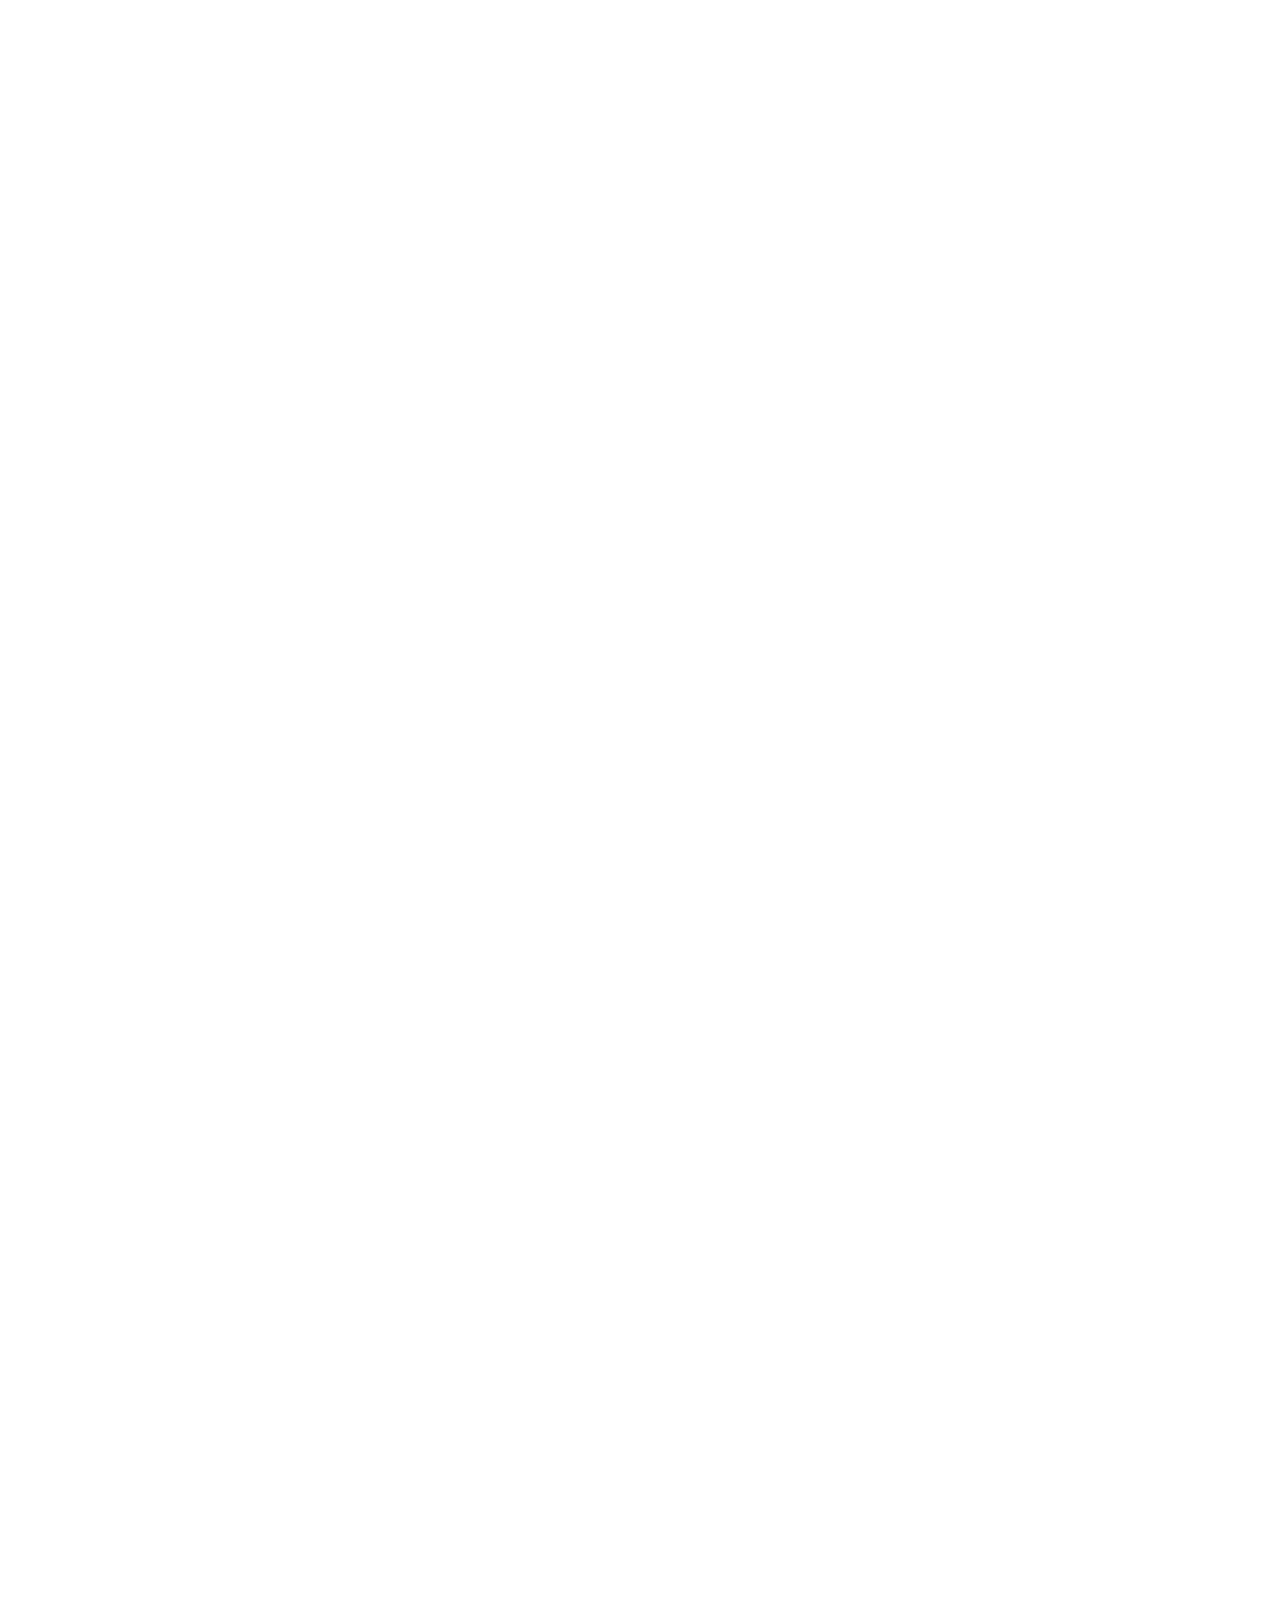
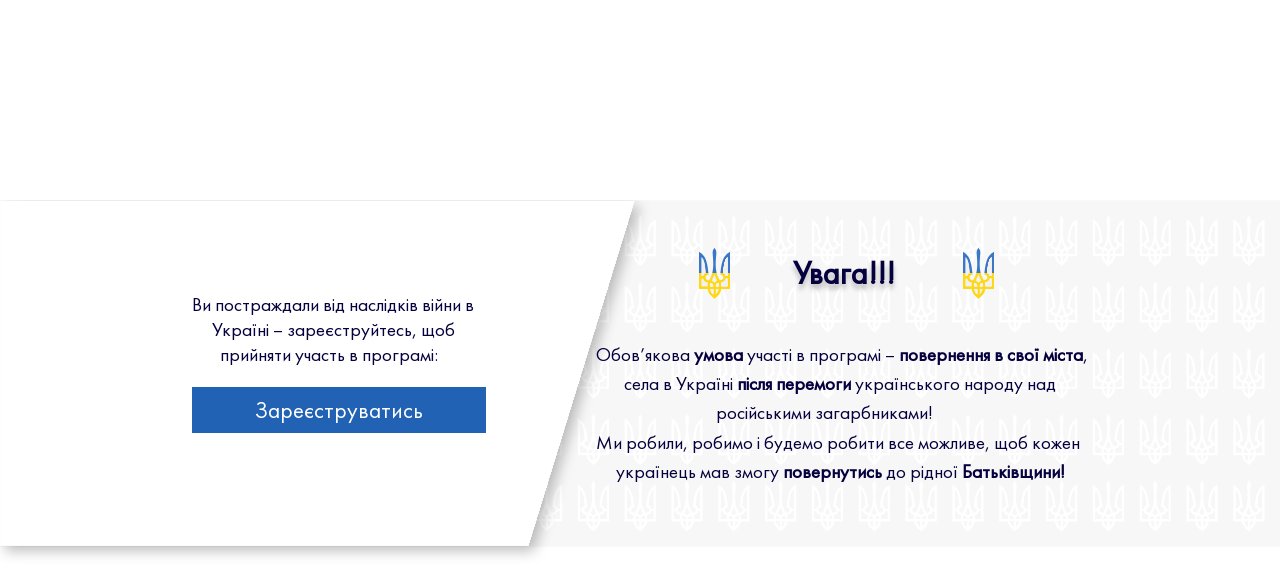
==== index.html @ 711c9aa7 "Block Warning" ====
<!DOCTYPE html>
<html lang="uk">
<head>
    <meta charset="UTF-8">
    <meta http-equiv="X-UA-Compatible" content="IE=edge">
    <meta name="viewport" content="width=device-width, initial-scale=1.0">
    <link rel="stylesheet" href="css/style.css">
    <title>Frame #5 Увага!!!</title>
</head>
<body>
    <div class="retreat"></div>
    <div class="container">
        <div class="content">
            <div class="content-block-left">
                <div class="left-text">
                    <p>Ви постраждали від наслідків війни в<br> &nbsp;&nbsp;&nbsp;&nbsp;&nbsp;Україні – зареєструйтесь, щоб<br> &nbsp;&nbsp;&nbsp;&nbsp;&nbsp;&nbsp;&nbsp;прийняти участь в програмі:</p>
                </div>
                <button class="btn" id="register-members">Зареєструватись</button>
            </div>
            <div class="content-block-right">
                <div class="emblem">
                    <img src="img/EmblemColor.svg" alt="EmblemColor" class="emblem">
                    <p id="warning"><b>Увага!!!</b></p>
                    <img src="img/EmblemColor.svg" alt="EmblemColor" class="emblem">
                </div>
                <div class="right-text">
                <p>Обов’якова <strong>умова</strong> участі в програмі – <strong>повернення в свої міста</strong>,<br>
                &nbsp;&nbsp;&nbsp;&nbsp;&nbsp;&nbsp;&nbsp;села в Україні <strong>після перемоги</strong> українського народу над<br>
                &nbsp;&nbsp;&nbsp;&nbsp;&nbsp;&nbsp;&nbsp;&nbsp;&nbsp;&nbsp;&nbsp;&nbsp;&nbsp;&nbsp;&nbsp;&nbsp;&nbsp;&nbsp;&nbsp;&nbsp;&nbsp;&nbsp;&nbsp;&nbsp;&nbsp;&nbsp;&nbsp;&nbsp;&nbsp;&nbsp;російськими загарбниками!<br> 
                Ми робили, робимо і будемо робити все можливе, щоб кожен<br> 
                &nbsp;&nbsp;&nbsp;&nbsp;&nbsp;українець мав змогу <strong>повернутись</strong> до рідної <strong>Батьківщини!</strong>
                </p>
                </div>
            </div>
        </div>
    </div>
</body>
</html>
---- css/style.css ----
body{
    padding: 0;
    margin: 0;
}   
@font-face{
    font-family: Futura PT;
    src: url("/fonts/FuturaPT-Book.woff") format("woff"),
         url("/fonts/FuturaPT-Book.woff2") format("woff2");
}
.retreat{
    height: 200vh;
}
.container{
    /* border: 5px solid;   */
    background-image: url('/img/Rectangle.svg'),url('/img/EmblemBackground.svg');
    background-repeat: no-repeat,no-repeat;
    background-size: contain, contain;
    width: 100%;
    height: 29vw;
}
.content{
    font-family: Futura PT;
    color: #05003E;
    display: flex; 
    justify-content: space-between;
    align-items: center;
    padding-left:  15%;
    padding-right: 15%;
    font-size: 1.5vmax;
}
.content-block-right{
    margin: 3% 0 0 5%;
}
.content-block-left{
    margin: 0 0 0 0;
}
.emblem{
    display: flex;
    justify-content: space-around;
    align-items: center;
    padding-left: 10%;
    padding-right: 9%;

}
img.emblem{
    height: 4vmax;
    /* width: 2.5vmax; */
}
.emblem p#warning{
    font-size: 2.5vmax;
    text-shadow: 0px 5px 5px rgba(0, 0, 0, 0.25);
    font-weight: 600;
    font-style: normal;
}
.content-block-right p{
    justify-content: center;
    align-items: flex-end;
    line-height: 2.3vmax;
}
button.btn#register-members{
    width: 23vmax;
    height: 3.6vmax;
    font-family: Futura PT;
    font-size: 1.8vmax;
    font-weight: 450;
    color: #ffffff;
    background-color: #2162b4;
    border: none;
    box-shadow: none;
    box-sizing: border-box;
}
button.btn#register-members:hover{
    filter: drop-shadow(0px 8px 10px rgba(0, 0, 0, 0.5));
    border: none;
}
button.btn#register-members:active{
    color: #2162b4;
    background-color: #ffffff;
    border: none;
}
button.btn#register-members:disabled{
    color: #999999;
    background-color: #e9e9e9;
    border: none;
}
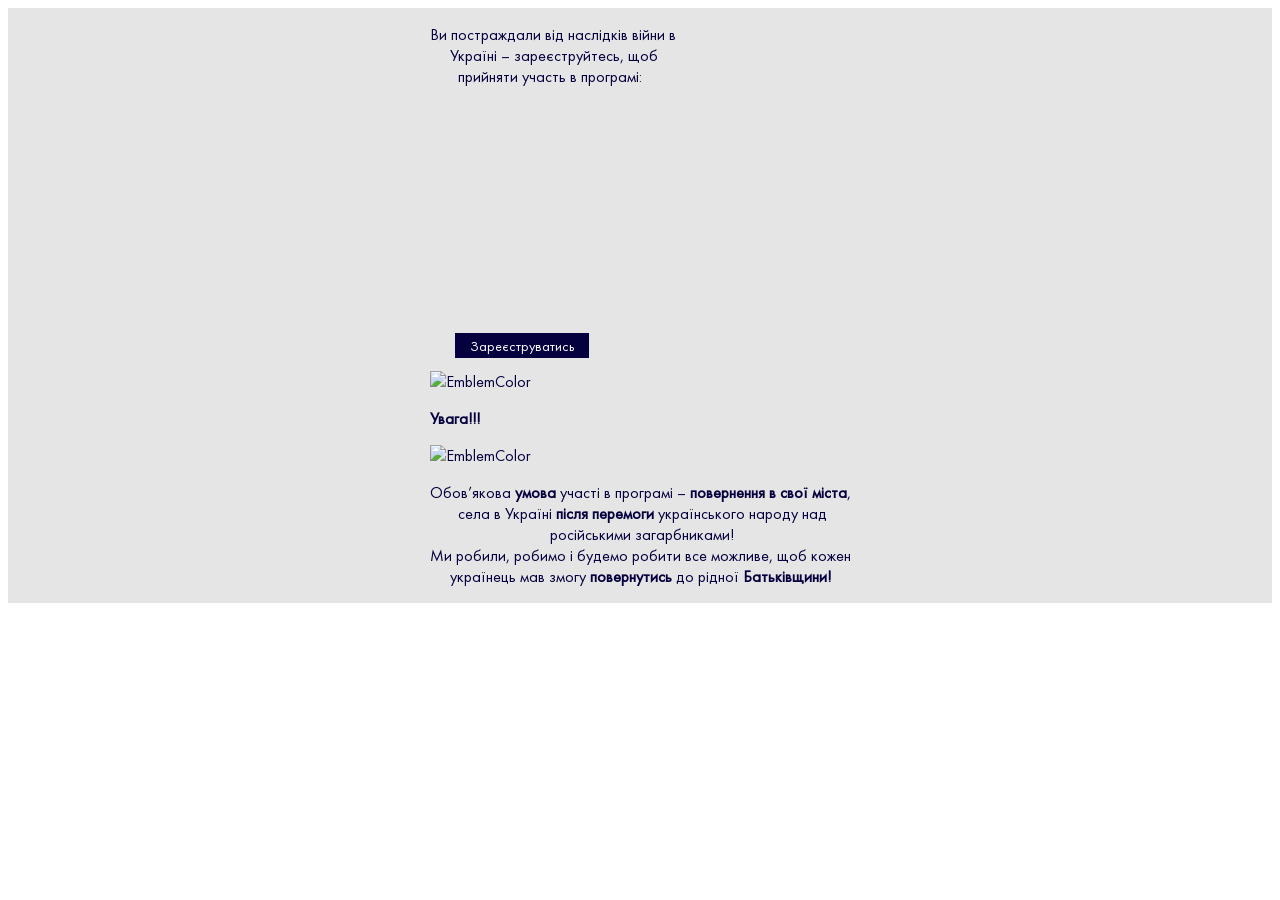
==== commit 3d48e9a8: "Update index.html" ====
--- a/index.html
+++ b/index.html
@@ -1,3 +1,4 @@
+
 <!DOCTYPE html>
 <html lang="uk">
 <head>
@@ -19,7 +20,7 @@
             </div>
             <div class="content-block-right">
                 <div class="emblem">
-                    <img src="img/EmblemColor.svg" alt="EmblemColor" class="emblem">
+                    <img src="../img/EmblemColor.svg" alt="EmblemColor" class="emblem">
                     <p id="warning"><b>Увага!!!</b></p>
                     <img src="img/EmblemColor.svg" alt="EmblemColor" class="emblem">
                 </div>
@@ -35,4 +36,4 @@
         </div>
     </div>
 </body>
-</html>+</html>
--- a/css/style.css
+++ b/css/style.css
@@ -1,85 +1,287 @@
-body{
-    padding: 0;
-    margin: 0;
-}   
-@font-face{
-    font-family: Futura PT;
-    src: url("/fonts/FuturaPT-Book.woff") format("woff"),
-         url("/fonts/FuturaPT-Book.woff2") format("woff2");
-}
-.retreat{
-    height: 200vh;
-}
-.container{
-    /* border: 5px solid;   */
-    background-image: url('/img/Rectangle.svg'),url('/img/EmblemBackground.svg');
-    background-repeat: no-repeat,no-repeat;
-    background-size: contain, contain;
-    width: 100%;
-    height: 29vw;
-}
-.content{
-    font-family: Futura PT;
-    color: #05003E;
-    display: flex; 
-    justify-content: space-between;
-    align-items: center;
-    padding-left:  15%;
-    padding-right: 15%;
-    font-size: 1.5vmax;
-}
-.content-block-right{
-    margin: 3% 0 0 5%;
-}
-.content-block-left{
-    margin: 0 0 0 0;
-}
-.emblem{
-    display: flex;
-    justify-content: space-around;
-    align-items: center;
-    padding-left: 10%;
-    padding-right: 9%;
-
-}
-img.emblem{
-    height: 4vmax;
-    /* width: 2.5vmax; */
-}
-.emblem p#warning{
-    font-size: 2.5vmax;
-    text-shadow: 0px 5px 5px rgba(0, 0, 0, 0.25);
-    font-weight: 600;
-    font-style: normal;
-}
-.content-block-right p{
-    justify-content: center;
-    align-items: flex-end;
-    line-height: 2.3vmax;
-}
-button.btn#register-members{
-    width: 23vmax;
-    height: 3.6vmax;
-    font-family: Futura PT;
-    font-size: 1.8vmax;
-    font-weight: 450;
-    color: #ffffff;
-    background-color: #2162b4;
-    border: none;
-    box-shadow: none;
-    box-sizing: border-box;
-}
-button.btn#register-members:hover{
-    filter: drop-shadow(0px 8px 10px rgba(0, 0, 0, 0.5));
-    border: none;
-}
-button.btn#register-members:active{
-    color: #2162b4;
-    background-color: #ffffff;
-    border: none;
-}
-button.btn#register-members:disabled{
-    color: #999999;
-    background-color: #e9e9e9;
-    border: none;
-}+@font-face{ 
+    font-family: Futura PT; 
+    src: url("../fonts/FuturaPT-Book.woff") format("woff"), 
+         url("../fonts/FuturaPT-Book.woff2") format("woff2"); 
+}
+body{
+    font-family: Futura PT; 
+    color: #05003E;
+}
+.container{
+    background-color: #E5E5E5;
+    margin: 0; 
+    padding: 0;
+    display: flex;
+    align-items: center;
+    flex-direction: column;
+    justify-content: center;
+    flex-direction: column;
+    min-width: 100%;  
+    box-sizing: border-box;
+}
+.special{
+    background-color: #E5E5E5;
+    margin: 0 ;
+    padding: 0;
+    width: 70%;
+    height: 49vw;
+    display: flex;
+    box-sizing: border-box;
+}
+.col1{
+    background-image: url('../img/Іконки.svg');
+    background-repeat: no-repeat;
+    background-position: bottom right;
+    background-size: 62.1% 81.2%;
+    margin: 0;
+    padding: 0;
+    width: 52.2%;
+    display: flex;
+    justify-content: center;
+    text-align: center;
+    color: #05003E;
+}
+.icon{
+    background-color: #E5E5E5;
+    width: 2.6%;
+    height: 5.2vw;
+    position: absolute;
+    display: flex;
+    align-items: center;
+}
+#i1{
+    margin: 18.2% 0 0 33.5%;
+}
+#i2{
+    margin: 30.2% 0 0 33.5%;
+}
+#i3{
+    margin: 46.5% 10% 0 28.5%;
+    height: 2.6vw;
+    width: 5.2%;
+    display: flex;
+    justify-content: center;
+}
+#globe{
+    width: 100%;
+}
+#cloud{
+    width: 50%;
+} 
+.banner{
+    margin: 4.4% 3.4% 1.4% 0;
+    padding: 7% 0 0;
+    width: 96.6%;
+    border: 0.5vh solid #FDD817;
+    display: flex;
+    align-items: center;
+    flex-direction: column;
+    font-family: Futura PT;
+    font-style: normal;
+}
+.col2{
+    margin: 0;
+    padding: 0;
+    width: 3.6%;
+    box-sizing: border-box;
+}
+.col3{
+    width: 45.2%;
+    display: flex;
+    flex-direction: column;
+}
+.row1{
+    margin: 4% 0 0 0;
+    padding: 0;
+    display: flex;
+    flex-wrap: wrap;
+    justify-content: space-between;
+    align-items: center;
+}
+.row2{
+    margin: 2.3% 0 0 0;
+    padding: 0;
+    display: flex;
+    flex-wrap: wrap;
+    justify-content: space-between;
+    align-items: center;
+}
+.card{
+    background-color: #E5E5E5;
+    margin: 0;  
+    padding: 0;
+    width: 47.5%;
+    height: 23.2vw;
+    border: 0.1vw solid #6A8EA8;
+    border-radius: 0.15vw;
+    background-repeat: no-repeat;
+    background-position: center;
+    background-size: 101.5%;
+    display: flex;
+    align-items: center;
+    flex-direction: column;
+}
+#prog{
+    background-image: url('../img/Карточка.svg');
+    margin: 0%;
+    padding: 0%;
+
+}
+#test{
+    background-image: url('../img/Карточка2.svg'); 
+    margin: 0%;
+    padding: 0%;
+}
+#web{
+    background-image: url('../img/Карточка3.svg');
+    margin: 0%;
+    padding: 0%;
+}
+#manage{
+    background-image: url('../img/Карточка4.svg');
+    margin: 0%;
+    padding: 0%;
+}
+#text1{
+    background-color: #E5E5E5;
+    position: absolute;
+    width: 20%;
+    font-size: 2.5vw;
+}
+#text2{
+    margin: 0 0 0 1.5%;
+    position: absolute;
+    width: 20%;
+    font-size: 1.4vw;
+    
+}
+#text3{
+    margin: 7.5% 0 0 0;
+    position: absolute;
+    width: 25%;
+    font-size: 2.4vw;
+    line-height: 200%;
+}
+#text4{
+    margin: 34% 0 0 1.5%;
+    position: absolute;
+    width: 22.5%;
+    font-size: 1.4vw;
+    
+}
+.texting1{
+    margin: 1.5% 0 0 0;
+    position: absolute;
+    width: 70%;
+    font-size: 1vw;
+    font-family: Futura PT;
+    font-style: normal;
+    text-align: center;
+}
+.card:hover{
+    transform: scale(1.35);
+    z-index: 1;
+    top: 12.6%;
+    right: 3.3%;
+}
+#test:hover{
+    left: 3.3%;
+}
+#manage:hover{
+    top: 15%;
+    left: 3.3%;
+}
+#web:hover{
+    top: 15%;
+}
+.texting2{
+    margin: 73% 0 0 0;
+    position: absolute;
+    width: 70%;
+    font-size: 0.6vw;
+    font-family: Futura PT;
+    font-style: normal;
+    text-align: center;
+}
+.texting3{
+    margin: 117.5% 0 10% 0;
+    position: absolute;
+    width: 70%;
+    font-size: 0.6vw;
+    font-family: Futura PT;
+    font-style: normal;
+    text-align: center;
+}
+button.btn#register-members{ 
+    margin: 19.2vw 2vw 1vw;
+    width: 10.5vmax; 
+    height: 2vmax;
+    font-family: Futura PT; 
+    font-size: 1.1vmax;
+    color: #ffffff; 
+    background-color: #05003E;
+    border: none; 
+    box-shadow: none; 
+    border-radius: 0.2%;
+    display: flex;
+    align-items: center;
+    justify-content: center;
+    flex-grow: 1;
+}
+button.btn#register-members:hover{ 
+    filter: drop-shadow(0 1vw 1.2vw rgba(0, 0, 0, 0.25)); 
+    border: none; 
+} 
+button.btn#register-members:active{ 
+    color: #05003E; 
+    background-color: #ffffff; 
+    border: none; 
+} 
+button.btn#register-members:disabled{ 
+    color: #999999; 
+    background-color: #e9e9e9; 
+    border: none; 
+
+}
+.footer{
+    margin-top: 2%;
+    margin-bottom: 2.5%;
+    width: 31.5%;
+    height: 3.2vw;
+    display: flex;
+    justify-content: space-between;
+}
+.tx{
+    font-family: Futura PT;
+    font-size: 2.5vw;
+    width: 63.5%;
+    display: flex;
+    align-items: center;
+    height: 3.2vw;
+}
+.socnet{
+    width: 33.5%;
+    height: 3.2vw;
+    display: flex;
+    align-items: center;
+    justify-content: flex-end;
+}
+.btnsoc{ 
+    background-color: #E5E5E5;
+    width: 60%;
+    height: 2vw;
+    box-shadow: #05003E; 
+    box-sizing: border-box;
+    border: none;
+    background-size: 100% 100%;
+    background-repeat: no-repeat;
+    background-position: center center;
+}
+        #b1{ background-image: url('../img/Facebook.svg');}
+ #b1:active{ background-image: url('../img/F2.svg');}
+        #b2{ background-image: url('../img/in.svg');}
+ #b2:active{ background-image: url('../img/in2.svg');}
+        #b3{ background-image: url('../img/You tube.svg');}
+ #b3:active{ background-image: url('../img/Y2.svg');}
+        #b4{ background-image: url('../img/Instagram.svg');}
+ #b4:active{  background-image: url('../img/I2.svg');}
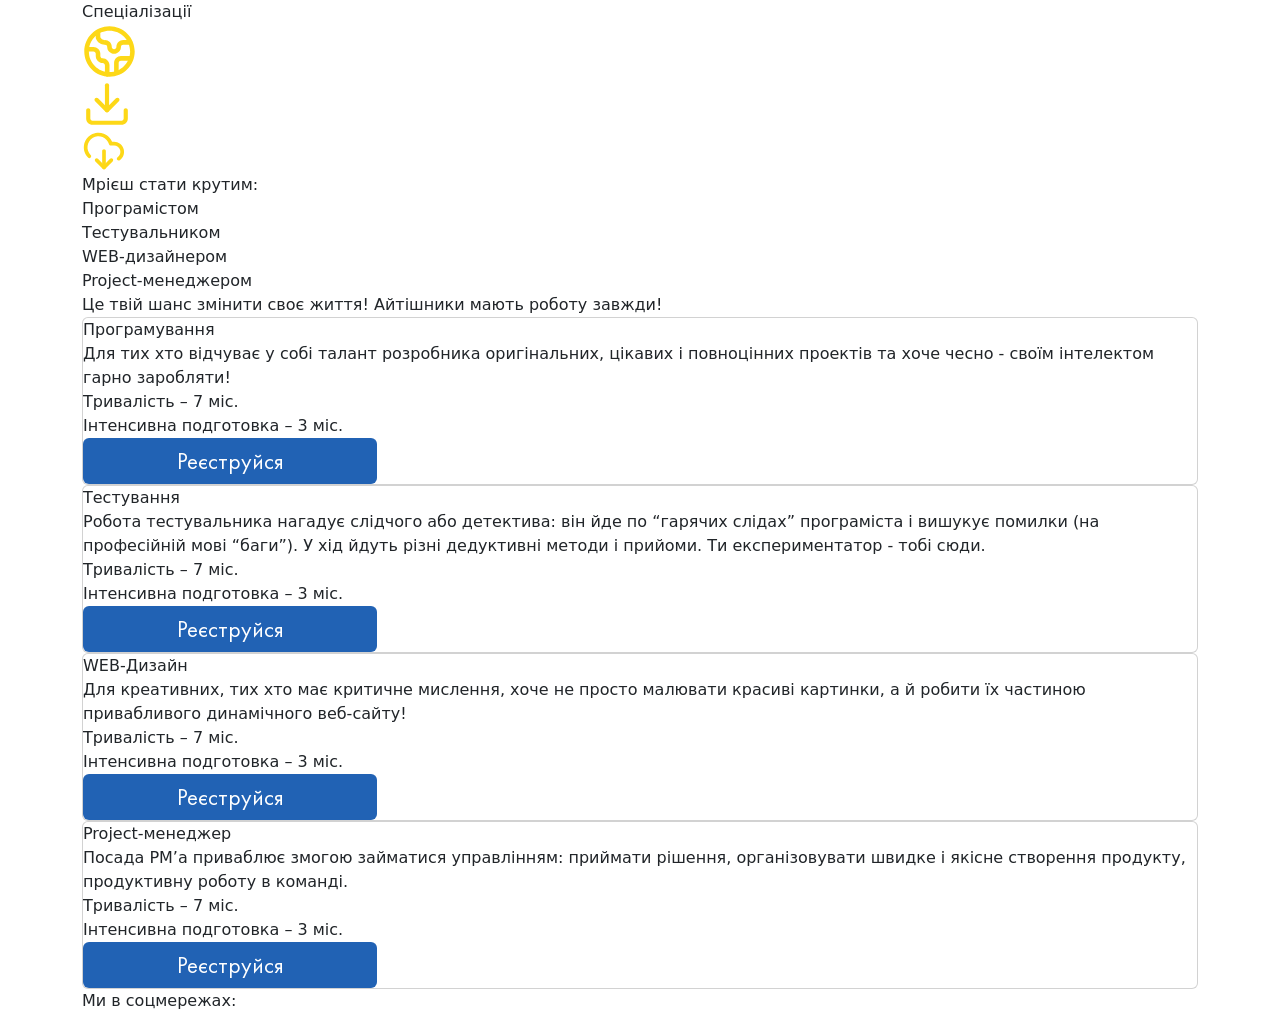
==== commit 04586496: "update" ====
--- a/index.html
+++ b/index.html
@@ -1,39 +1,84 @@
-
-<!DOCTYPE html>
-<html lang="uk">
-<head>
-    <meta charset="UTF-8">
-    <meta http-equiv="X-UA-Compatible" content="IE=edge">
-    <meta name="viewport" content="width=device-width, initial-scale=1.0">
-    <link rel="stylesheet" href="css/style.css">
-    <title>Frame #5 Увага!!!</title>
-</head>
-<body>
-    <div class="retreat"></div>
-    <div class="container">
-        <div class="content">
-            <div class="content-block-left">
-                <div class="left-text">
-                    <p>Ви постраждали від наслідків війни в<br> &nbsp;&nbsp;&nbsp;&nbsp;&nbsp;Україні – зареєструйтесь, щоб<br> &nbsp;&nbsp;&nbsp;&nbsp;&nbsp;&nbsp;&nbsp;прийняти участь в програмі:</p>
-                </div>
-                <button class="btn" id="register-members">Зареєструватись</button>
-            </div>
-            <div class="content-block-right">
-                <div class="emblem">
-                    <img src="../img/EmblemColor.svg" alt="EmblemColor" class="emblem">
-                    <p id="warning"><b>Увага!!!</b></p>
-                    <img src="img/EmblemColor.svg" alt="EmblemColor" class="emblem">
-                </div>
-                <div class="right-text">
-                <p>Обов’якова <strong>умова</strong> участі в програмі – <strong>повернення в свої міста</strong>,<br>
-                &nbsp;&nbsp;&nbsp;&nbsp;&nbsp;&nbsp;&nbsp;села в Україні <strong>після перемоги</strong> українського народу над<br>
-                &nbsp;&nbsp;&nbsp;&nbsp;&nbsp;&nbsp;&nbsp;&nbsp;&nbsp;&nbsp;&nbsp;&nbsp;&nbsp;&nbsp;&nbsp;&nbsp;&nbsp;&nbsp;&nbsp;&nbsp;&nbsp;&nbsp;&nbsp;&nbsp;&nbsp;&nbsp;&nbsp;&nbsp;&nbsp;&nbsp;російськими загарбниками!<br> 
-                Ми робили, робимо і будемо робити все можливе, щоб кожен<br> 
-                &nbsp;&nbsp;&nbsp;&nbsp;&nbsp;українець мав змогу <strong>повернутись</strong> до рідної <strong>Батьківщини!</strong>
-                </p>
-                </div>
-            </div>
-        </div>
-    </div>
-</body>
-</html>
+<!DOCTYPE html>
+<html lang="en">
+<head>
+    <meta charset="UTF-8">
+    <meta http-equiv="X-UA-Compatible" content="IE=edge">
+    <meta name="viewport" content="width=device-width, initial-scale=1.0">
+    <title>Document</title>
+</head>
+<link href="https://cdn.jsdelivr.net/npm/bootstrap@5.2.0-beta1/dist/css/bootstrap.min.css" rel="stylesheet" integrity="sha384-0evHe/X+R7YkIZDRvuzKMRqM+OrBnVFBL6DOitfPri4tjfHxaWutUpFmBp4vmVor" crossorigin="anonymous">
+    <link rel="stylesheet" href="css/style.css">
+<body>
+<div class="container">
+    <div class="special">
+        <div class="col1">
+            <div id="text1">Спеціалізації</div>
+            <div class="icon" id="i1"> 
+                <img src="./img/li_globe-2.svg" alt="globe" id="globe"> 
+            </div>
+            <div class="icon" id="i2"> 
+                <img src="./img/li_download.svg" alt="download" id="globe"> 
+            </div>
+            <div class="icon" id="i3"> 
+                <img src="./img/li_download-cloud.svg" alt="cloud" id="cloud"> 
+            </div>
+            <div class="banner">
+                <div id="text2">Мрієш стати крутим:</div>
+                <div id="text3"><stronge> Програмістом <br>
+                                Тестувальником <br>
+                                WEB-дизайнером <br>
+                                Project-менеджером </b></stronge>
+                </div>
+                <div id="text4">Це твій шанс змінити своє життя!
+                    Айтішники мають роботу завжди! </div>
+            </div>
+        </div>
+        <div class="col2"></div>
+        <div class="col3">
+            <div class="row1">
+                <div class="card" id="prog">
+                   <div class="texting1"> Програмування </div>
+                   <div class="texting2" id="t1">   Для тих хто відчуває у собі талант розробника оригінальних, цікавих і повноцінних проектів та хоче чесно - своїм інтелектом гарно заробляти!</div>
+                   <div class="texting3" > Тривалість – 7 міс.<br>
+                    Інтенсивна подготовка – 3 міс.</div>
+                    <button class="btn" id="register-members">Реєструйся</button>
+                </div>
+                <div class="card" id="test">
+                    <div class="texting1"> Тестування </div>
+                    <div class="texting2" id="t2"> Робота тестувальника нагадує слідчого або детектива: він йде по “гарячих слідах” програміста і вишукує помилки (на професійній мові “баги”). У хід йдуть різні дедуктивні методи і прийоми. Ти експериментатор - тобі сюди.</div>
+                    <div class="texting3" > Тривалість – 7 міс.<br>
+                        Інтенсивна подготовка – 3 міс.</div>
+                    <button class="btn" id="register-members">Реєструйся</button>
+                </div>
+            </div>
+            <div class="row2">
+                <div class="card" id="web">
+                    <div class="texting1"> WEB-Дизайн </div>
+                   <div class="texting2" id="t3">
+                        Для креативних, тих хто має критичне мислення, хоче не просто малювати красиві картинки, а й робити їх частиною привабливого динамічного веб-сайту!</div>
+                   <div class="texting3" > Тривалість – 7 міс.<br>
+                    Інтенсивна подготовка – 3 міс.</div>
+                    <button class="btn" id="register-members">Реєструйся</button>
+                </div>
+                <div class="card" id="manage">
+                    <div class="texting1"> Project-менеджер</div>
+                   <div class="texting2" id="t4">Посада РМ’а приваблює змогою займатися управлінням: приймати рішення, організовувати швидке і якісне створення продукту, продуктивну роботу в команді.</div>
+                   <div class="texting3"> Тривалість – 7 міс.<br>
+                    Інтенсивна подготовка – 3 міс.</div>
+                    <button class="btn" id="register-members">Реєструйся</button>
+                </div>
+            </div>
+        </div>
+    </div>
+    <div class="footer">
+        <div class="tx">Ми в соцмережах:</div>
+        <div class="socnet">
+            <a href="https://uk-ua.facebook.com/vinnytsia.itacademy/" class="btnsoc" id="b1" title="Facebook"></a>
+            <a href="https://ua.linkedin.com/in/vinnytsia-it-academy-356ba948?trk=public_profile_browsemap_profile-result-card_result-card_full-click" class="btnsoc" id="b2" title="LinkedIn"></a>
+            <a href="https://www.youtube.com/c/ITAcademyVinnytsia" class="btnsoc" id="b3" title="YouTube"></a>
+            <a href="https://www.instagram.com/ita.in.ua/?hl=en" class="btnsoc" id="b4" title="Instagram"></a>
+        </div>
+    </div>
+</div> 
+</body>
+</html>
--- a/css/style.css
+++ b/css/style.css
@@ -1,287 +1,84 @@
-@font-face{ 
-    font-family: Futura PT; 
-    src: url("../fonts/FuturaPT-Book.woff") format("woff"), 
-         url("../fonts/FuturaPT-Book.woff2") format("woff2"); 
-}
-body{
-    font-family: Futura PT; 
-    color: #05003E;
-}
-.container{
-    background-color: #E5E5E5;
-    margin: 0; 
-    padding: 0;
-    display: flex;
-    align-items: center;
-    flex-direction: column;
-    justify-content: center;
-    flex-direction: column;
-    min-width: 100%;  
-    box-sizing: border-box;
-}
-.special{
-    background-color: #E5E5E5;
-    margin: 0 ;
-    padding: 0;
-    width: 70%;
-    height: 49vw;
-    display: flex;
-    box-sizing: border-box;
-}
-.col1{
-    background-image: url('../img/Іконки.svg');
-    background-repeat: no-repeat;
-    background-position: bottom right;
-    background-size: 62.1% 81.2%;
-    margin: 0;
-    padding: 0;
-    width: 52.2%;
-    display: flex;
-    justify-content: center;
-    text-align: center;
-    color: #05003E;
-}
-.icon{
-    background-color: #E5E5E5;
-    width: 2.6%;
-    height: 5.2vw;
-    position: absolute;
-    display: flex;
-    align-items: center;
-}
-#i1{
-    margin: 18.2% 0 0 33.5%;
-}
-#i2{
-    margin: 30.2% 0 0 33.5%;
-}
-#i3{
-    margin: 46.5% 10% 0 28.5%;
-    height: 2.6vw;
-    width: 5.2%;
-    display: flex;
-    justify-content: center;
-}
-#globe{
-    width: 100%;
-}
-#cloud{
-    width: 50%;
-} 
-.banner{
-    margin: 4.4% 3.4% 1.4% 0;
-    padding: 7% 0 0;
-    width: 96.6%;
-    border: 0.5vh solid #FDD817;
-    display: flex;
-    align-items: center;
-    flex-direction: column;
-    font-family: Futura PT;
-    font-style: normal;
-}
-.col2{
-    margin: 0;
-    padding: 0;
-    width: 3.6%;
-    box-sizing: border-box;
-}
-.col3{
-    width: 45.2%;
-    display: flex;
-    flex-direction: column;
-}
-.row1{
-    margin: 4% 0 0 0;
-    padding: 0;
-    display: flex;
-    flex-wrap: wrap;
-    justify-content: space-between;
-    align-items: center;
-}
-.row2{
-    margin: 2.3% 0 0 0;
-    padding: 0;
-    display: flex;
-    flex-wrap: wrap;
-    justify-content: space-between;
-    align-items: center;
-}
-.card{
-    background-color: #E5E5E5;
-    margin: 0;  
-    padding: 0;
-    width: 47.5%;
-    height: 23.2vw;
-    border: 0.1vw solid #6A8EA8;
-    border-radius: 0.15vw;
-    background-repeat: no-repeat;
-    background-position: center;
-    background-size: 101.5%;
-    display: flex;
-    align-items: center;
-    flex-direction: column;
-}
-#prog{
-    background-image: url('../img/Карточка.svg');
-    margin: 0%;
-    padding: 0%;
-
-}
-#test{
-    background-image: url('../img/Карточка2.svg'); 
-    margin: 0%;
-    padding: 0%;
-}
-#web{
-    background-image: url('../img/Карточка3.svg');
-    margin: 0%;
-    padding: 0%;
-}
-#manage{
-    background-image: url('../img/Карточка4.svg');
-    margin: 0%;
-    padding: 0%;
-}
-#text1{
-    background-color: #E5E5E5;
-    position: absolute;
-    width: 20%;
-    font-size: 2.5vw;
-}
-#text2{
-    margin: 0 0 0 1.5%;
-    position: absolute;
-    width: 20%;
-    font-size: 1.4vw;
-    
-}
-#text3{
-    margin: 7.5% 0 0 0;
-    position: absolute;
-    width: 25%;
-    font-size: 2.4vw;
-    line-height: 200%;
-}
-#text4{
-    margin: 34% 0 0 1.5%;
-    position: absolute;
-    width: 22.5%;
-    font-size: 1.4vw;
-    
-}
-.texting1{
-    margin: 1.5% 0 0 0;
-    position: absolute;
-    width: 70%;
-    font-size: 1vw;
-    font-family: Futura PT;
-    font-style: normal;
-    text-align: center;
-}
-.card:hover{
-    transform: scale(1.35);
-    z-index: 1;
-    top: 12.6%;
-    right: 3.3%;
-}
-#test:hover{
-    left: 3.3%;
-}
-#manage:hover{
-    top: 15%;
-    left: 3.3%;
-}
-#web:hover{
-    top: 15%;
-}
-.texting2{
-    margin: 73% 0 0 0;
-    position: absolute;
-    width: 70%;
-    font-size: 0.6vw;
-    font-family: Futura PT;
-    font-style: normal;
-    text-align: center;
-}
-.texting3{
-    margin: 117.5% 0 10% 0;
-    position: absolute;
-    width: 70%;
-    font-size: 0.6vw;
-    font-family: Futura PT;
-    font-style: normal;
-    text-align: center;
-}
-button.btn#register-members{ 
-    margin: 19.2vw 2vw 1vw;
-    width: 10.5vmax; 
-    height: 2vmax;
-    font-family: Futura PT; 
-    font-size: 1.1vmax;
-    color: #ffffff; 
-    background-color: #05003E;
-    border: none; 
-    box-shadow: none; 
-    border-radius: 0.2%;
-    display: flex;
-    align-items: center;
-    justify-content: center;
-    flex-grow: 1;
-}
-button.btn#register-members:hover{ 
-    filter: drop-shadow(0 1vw 1.2vw rgba(0, 0, 0, 0.25)); 
-    border: none; 
-} 
-button.btn#register-members:active{ 
-    color: #05003E; 
-    background-color: #ffffff; 
-    border: none; 
-} 
-button.btn#register-members:disabled{ 
-    color: #999999; 
-    background-color: #e9e9e9; 
-    border: none; 
-
-}
-.footer{
-    margin-top: 2%;
-    margin-bottom: 2.5%;
-    width: 31.5%;
-    height: 3.2vw;
-    display: flex;
-    justify-content: space-between;
-}
-.tx{
-    font-family: Futura PT;
-    font-size: 2.5vw;
-    width: 63.5%;
-    display: flex;
-    align-items: center;
-    height: 3.2vw;
-}
-.socnet{
-    width: 33.5%;
-    height: 3.2vw;
-    display: flex;
-    align-items: center;
-    justify-content: flex-end;
-}
-.btnsoc{ 
-    background-color: #E5E5E5;
-    width: 60%;
-    height: 2vw;
-    box-shadow: #05003E; 
-    box-sizing: border-box;
-    border: none;
-    background-size: 100% 100%;
-    background-repeat: no-repeat;
-    background-position: center center;
-}
-        #b1{ background-image: url('../img/Facebook.svg');}
- #b1:active{ background-image: url('../img/F2.svg');}
-        #b2{ background-image: url('../img/in.svg');}
- #b2:active{ background-image: url('../img/in2.svg');}
-        #b3{ background-image: url('../img/You tube.svg');}
- #b3:active{ background-image: url('../img/Y2.svg');}
-        #b4{ background-image: url('../img/Instagram.svg');}
- #b4:active{  background-image: url('../img/I2.svg');}+body{
+    padding: 0;
+    margin: 0;
+}   
+@font-face{
+    font-family: Futura PT;
+    src: url("../fonts/FuturaPT-Book.woff") format("woff"),
+         url("../fonts/FuturaPT-Book.woff2") format("woff2");
+}
+.retreat{
+    height: 200vh;
+}
+.container{
+    background-image: url('../img/Rectangle.svg'),url('../img/EmblemBackground.svg');
+    background-repeat: no-repeat,no-repeat;
+    background-size: contain, contain;
+    width: 100%;
+    height: 29vw;
+}
+.content{
+    font-family: Futura PT;
+    color: #05003E;
+    display: flex; 
+    justify-content: space-between;
+    align-items: center;
+    padding-left:  15%;
+    padding-right: 15%;
+    font-size: 1.5vmax;
+}
+.content-block-right{
+    margin: 3% 0 0 5%;
+}
+.content-block-left{
+    margin: 0 0 0 0;
+}
+.emblem{
+    display: flex;
+    justify-content: space-around;
+    align-items: center;
+    padding-left: 10%;
+    padding-right: 9%;
+
+}
+img.emblem{
+    height: 4vmax;
+    /* width: 2.5vmax; */
+}
+.emblem p#warning{
+    font-size: 2.5vmax;
+    text-shadow: 0px 5px 5px rgba(0, 0, 0, 0.25);
+    font-weight: 600;
+    font-style: normal;
+}
+.content-block-right p{
+    justify-content: center;
+    align-items: flex-end;
+    line-height: 2.3vmax;
+}
+button.btn#register-members{
+    width: 23vmax;
+    height: 3.6vmax;
+    font-family: Futura PT;
+    font-size: 1.8vmax;
+    font-weight: 450;
+    color: #ffffff;
+    background-color: #2162b4;
+    border: none;
+    box-shadow: none;
+    box-sizing: border-box;
+}
+button.btn#register-members:hover{
+    filter: drop-shadow(0px 8px 10px rgba(0, 0, 0, 0.5));
+    border: none;
+}
+button.btn#register-members:active{
+    color: #2162b4;
+    background-color: #ffffff;
+    border: none;
+}
+button.btn#register-members:disabled{
+    color: #999999;
+    background-color: #e9e9e9;
+    border: none;
+}
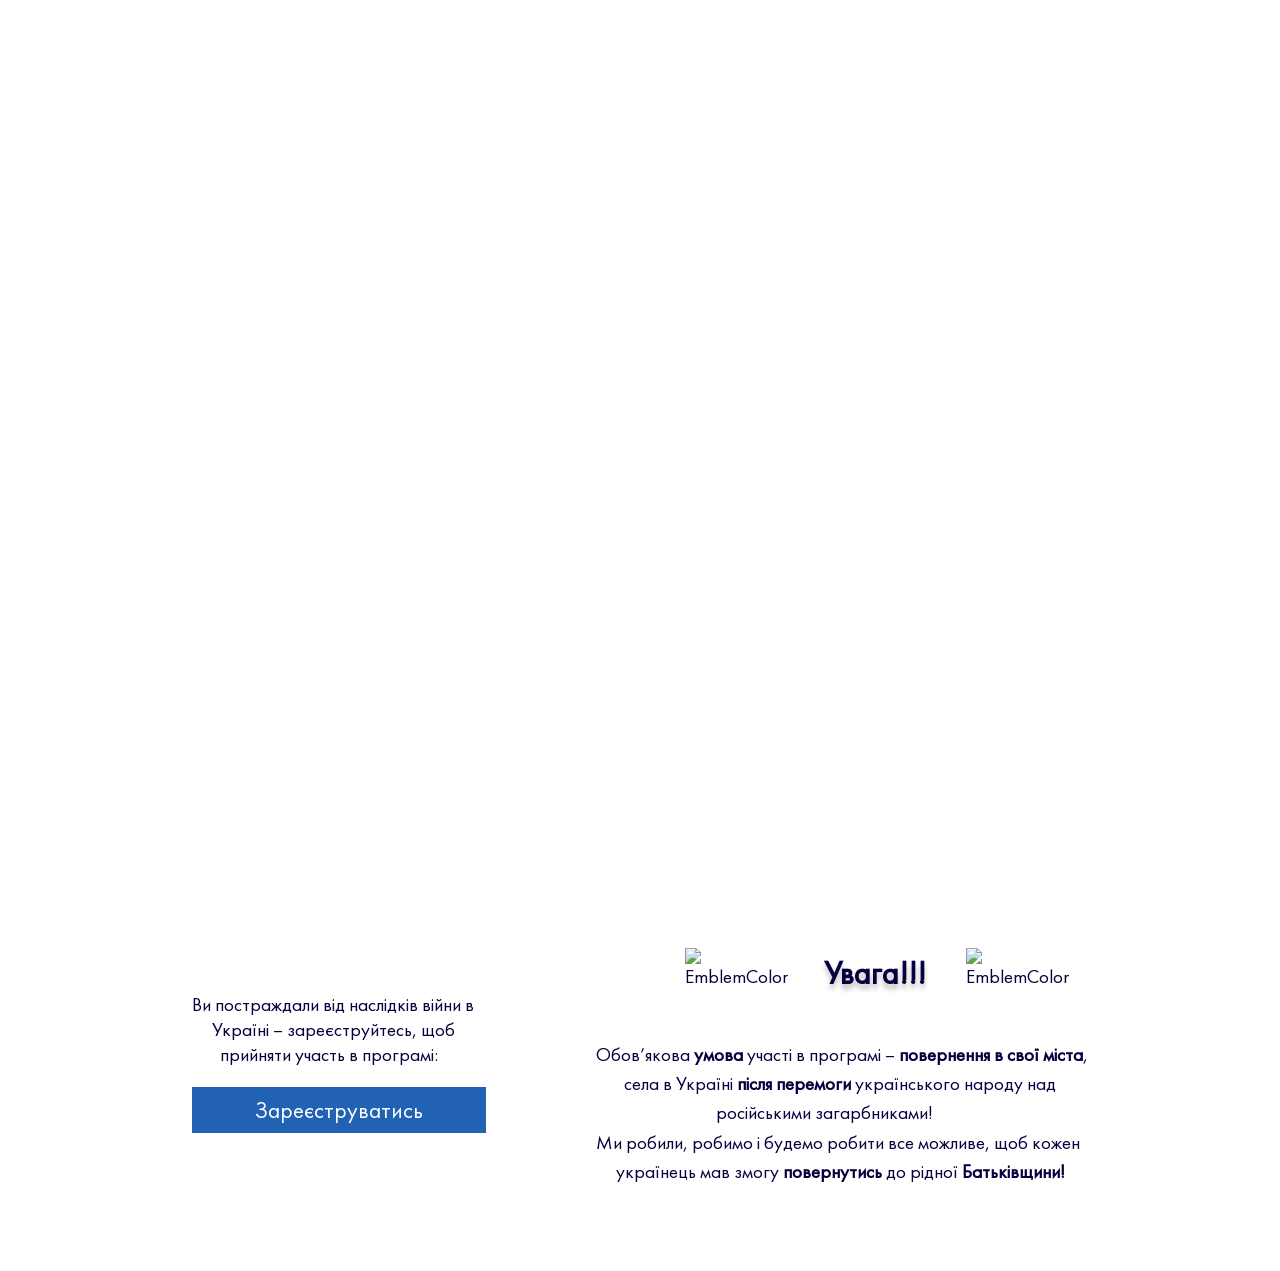
==== commit 97718a9a: "Update files" ====
--- a/index.html
+++ b/index.html
@@ -1,84 +1,38 @@
-<!DOCTYPE html>
-<html lang="en">
-<head>
-    <meta charset="UTF-8">
-    <meta http-equiv="X-UA-Compatible" content="IE=edge">
-    <meta name="viewport" content="width=device-width, initial-scale=1.0">
-    <title>Document</title>
-</head>
-<link href="https://cdn.jsdelivr.net/npm/bootstrap@5.2.0-beta1/dist/css/bootstrap.min.css" rel="stylesheet" integrity="sha384-0evHe/X+R7YkIZDRvuzKMRqM+OrBnVFBL6DOitfPri4tjfHxaWutUpFmBp4vmVor" crossorigin="anonymous">
-    <link rel="stylesheet" href="css/style.css">
-<body>
-<div class="container">
-    <div class="special">
-        <div class="col1">
-            <div id="text1">Спеціалізації</div>
-            <div class="icon" id="i1"> 
-                <img src="./img/li_globe-2.svg" alt="globe" id="globe"> 
-            </div>
-            <div class="icon" id="i2"> 
-                <img src="./img/li_download.svg" alt="download" id="globe"> 
-            </div>
-            <div class="icon" id="i3"> 
-                <img src="./img/li_download-cloud.svg" alt="cloud" id="cloud"> 
-            </div>
-            <div class="banner">
-                <div id="text2">Мрієш стати крутим:</div>
-                <div id="text3"><stronge> Програмістом <br>
-                                Тестувальником <br>
-                                WEB-дизайнером <br>
-                                Project-менеджером </b></stronge>
-                </div>
-                <div id="text4">Це твій шанс змінити своє життя!
-                    Айтішники мають роботу завжди! </div>
-            </div>
-        </div>
-        <div class="col2"></div>
-        <div class="col3">
-            <div class="row1">
-                <div class="card" id="prog">
-                   <div class="texting1"> Програмування </div>
-                   <div class="texting2" id="t1">   Для тих хто відчуває у собі талант розробника оригінальних, цікавих і повноцінних проектів та хоче чесно - своїм інтелектом гарно заробляти!</div>
-                   <div class="texting3" > Тривалість – 7 міс.<br>
-                    Інтенсивна подготовка – 3 міс.</div>
-                    <button class="btn" id="register-members">Реєструйся</button>
-                </div>
-                <div class="card" id="test">
-                    <div class="texting1"> Тестування </div>
-                    <div class="texting2" id="t2"> Робота тестувальника нагадує слідчого або детектива: він йде по “гарячих слідах” програміста і вишукує помилки (на професійній мові “баги”). У хід йдуть різні дедуктивні методи і прийоми. Ти експериментатор - тобі сюди.</div>
-                    <div class="texting3" > Тривалість – 7 міс.<br>
-                        Інтенсивна подготовка – 3 міс.</div>
-                    <button class="btn" id="register-members">Реєструйся</button>
-                </div>
-            </div>
-            <div class="row2">
-                <div class="card" id="web">
-                    <div class="texting1"> WEB-Дизайн </div>
-                   <div class="texting2" id="t3">
-                        Для креативних, тих хто має критичне мислення, хоче не просто малювати красиві картинки, а й робити їх частиною привабливого динамічного веб-сайту!</div>
-                   <div class="texting3" > Тривалість – 7 міс.<br>
-                    Інтенсивна подготовка – 3 міс.</div>
-                    <button class="btn" id="register-members">Реєструйся</button>
-                </div>
-                <div class="card" id="manage">
-                    <div class="texting1"> Project-менеджер</div>
-                   <div class="texting2" id="t4">Посада РМ’а приваблює змогою займатися управлінням: приймати рішення, організовувати швидке і якісне створення продукту, продуктивну роботу в команді.</div>
-                   <div class="texting3"> Тривалість – 7 міс.<br>
-                    Інтенсивна подготовка – 3 міс.</div>
-                    <button class="btn" id="register-members">Реєструйся</button>
-                </div>
-            </div>
-        </div>
-    </div>
-    <div class="footer">
-        <div class="tx">Ми в соцмережах:</div>
-        <div class="socnet">
-            <a href="https://uk-ua.facebook.com/vinnytsia.itacademy/" class="btnsoc" id="b1" title="Facebook"></a>
-            <a href="https://ua.linkedin.com/in/vinnytsia-it-academy-356ba948?trk=public_profile_browsemap_profile-result-card_result-card_full-click" class="btnsoc" id="b2" title="LinkedIn"></a>
-            <a href="https://www.youtube.com/c/ITAcademyVinnytsia" class="btnsoc" id="b3" title="YouTube"></a>
-            <a href="https://www.instagram.com/ita.in.ua/?hl=en" class="btnsoc" id="b4" title="Instagram"></a>
-        </div>
-    </div>
-</div> 
-</body>
+<!DOCTYPE html>
+<html lang="uk">
+<head>
+    <meta charset="UTF-8">
+    <meta http-equiv="X-UA-Compatible" content="IE=edge">
+    <meta name="viewport" content="width=device-width, initial-scale=1.0">
+    <link rel="stylesheet" href="css/style.css">
+    <title>Frame #5 Увага!!!</title>
+</head>
+<body>
+    <div class="retreat"></div>
+    <div class="container">
+        <div class="content">
+            <div class="content-block-left">
+                <div class="left-text">
+                    <p>Ви постраждали від наслідків війни в<br> &nbsp;&nbsp;&nbsp;&nbsp;&nbsp;Україні – зареєструйтесь, щоб<br> &nbsp;&nbsp;&nbsp;&nbsp;&nbsp;&nbsp;&nbsp;прийняти участь в програмі:</p>
+                </div>
+                <button class="btn" id="register-members">Зареєструватись</button>
+            </div>
+            <div class="content-block-right">
+                <div class="emblem">
+                    <img src="../img/EmblemColor.svg" alt="EmblemColor" class="emblem">
+                    <p id="warning"><b>Увага!!!</b></p>
+                    <img src="../img/EmblemColor.svg" alt="EmblemColor" class="emblem">
+                </div>
+                <div class="right-text">
+                <p>Обов’якова <strong>умова</strong> участі в програмі – <strong>повернення в свої міста</strong>,<br>
+                &nbsp;&nbsp;&nbsp;&nbsp;&nbsp;&nbsp;&nbsp;села в Україні <strong>після перемоги</strong> українського народу над<br>
+                &nbsp;&nbsp;&nbsp;&nbsp;&nbsp;&nbsp;&nbsp;&nbsp;&nbsp;&nbsp;&nbsp;&nbsp;&nbsp;&nbsp;&nbsp;&nbsp;&nbsp;&nbsp;&nbsp;&nbsp;&nbsp;&nbsp;&nbsp;&nbsp;&nbsp;&nbsp;&nbsp;&nbsp;&nbsp;&nbsp;російськими загарбниками!<br> 
+                Ми робили, робимо і будемо робити все можливе, щоб кожен<br> 
+                &nbsp;&nbsp;&nbsp;&nbsp;&nbsp;українець мав змогу <strong>повернутись</strong> до рідної <strong>Батьківщини!</strong>
+                </p>
+                </div>
+            </div>
+        </div>
+    </div>
+</body>
 </html>
--- a/css/style.css
+++ b/css/style.css
@@ -8,7 +8,7 @@
          url("../fonts/FuturaPT-Book.woff2") format("woff2");
 }
 .retreat{
-    height: 200vh;
+    margin-top: 100vh;
 }
 .container{
     background-image: url('../img/Rectangle.svg'),url('../img/EmblemBackground.svg');
@@ -43,7 +43,6 @@
 }
 img.emblem{
     height: 4vmax;
-    /* width: 2.5vmax; */
 }
 .emblem p#warning{
     font-size: 2.5vmax;
@@ -81,4 +80,4 @@
     color: #999999;
     background-color: #e9e9e9;
     border: none;
-}
+}
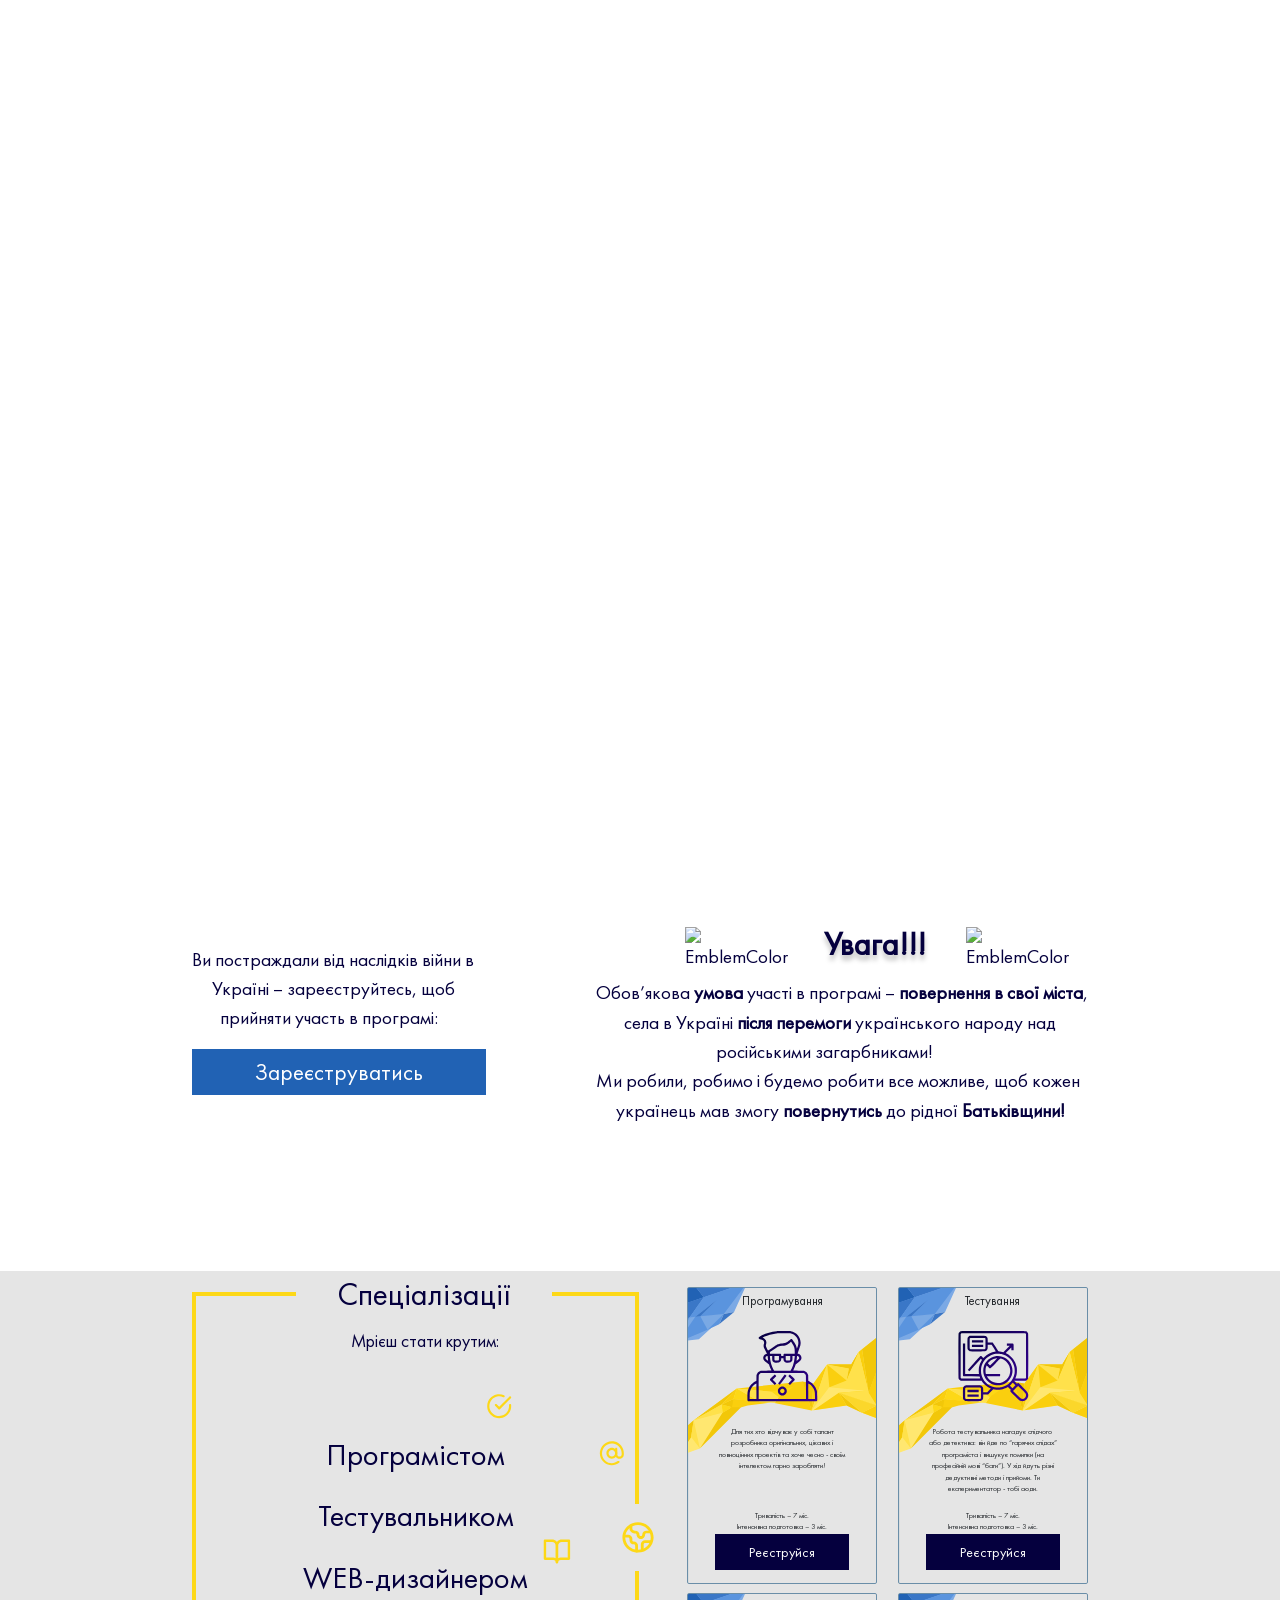
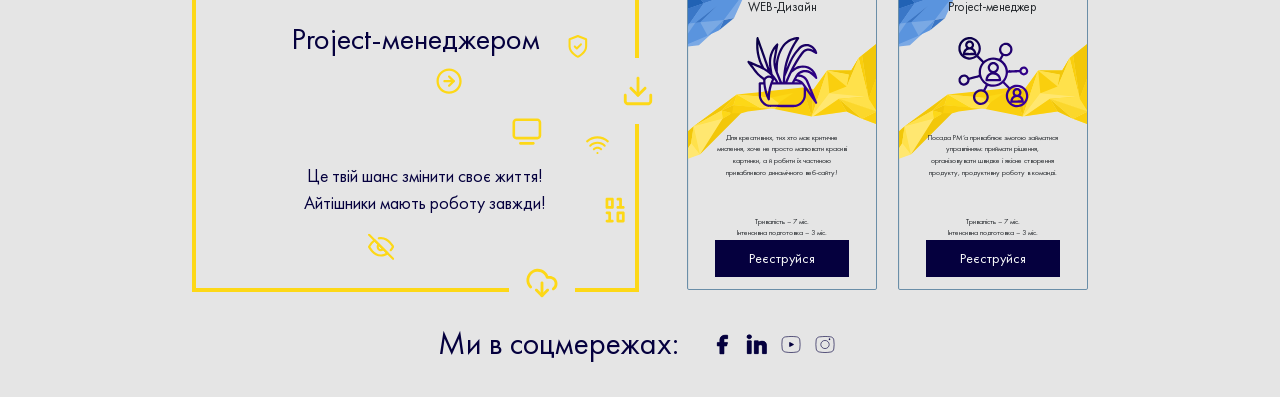
==== commit 6050fa87: "Merge branch 'TestSerega' into one_br" ====
--- a/index.html
+++ b/index.html
@@ -1,38 +1,111 @@
-<!DOCTYPE html>
-<html lang="uk">
-<head>
-    <meta charset="UTF-8">
-    <meta http-equiv="X-UA-Compatible" content="IE=edge">
-    <meta name="viewport" content="width=device-width, initial-scale=1.0">
-    <link rel="stylesheet" href="css/style.css">
-    <title>Frame #5 Увага!!!</title>
-</head>
-<body>
-    <div class="retreat"></div>
-    <div class="container">
-        <div class="content">
-            <div class="content-block-left">
-                <div class="left-text">
-                    <p>Ви постраждали від наслідків війни в<br> &nbsp;&nbsp;&nbsp;&nbsp;&nbsp;Україні – зареєструйтесь, щоб<br> &nbsp;&nbsp;&nbsp;&nbsp;&nbsp;&nbsp;&nbsp;прийняти участь в програмі:</p>
-                </div>
-                <button class="btn" id="register-members">Зареєструватись</button>
-            </div>
-            <div class="content-block-right">
-                <div class="emblem">
-                    <img src="../img/EmblemColor.svg" alt="EmblemColor" class="emblem">
-                    <p id="warning"><b>Увага!!!</b></p>
-                    <img src="../img/EmblemColor.svg" alt="EmblemColor" class="emblem">
-                </div>
-                <div class="right-text">
-                <p>Обов’якова <strong>умова</strong> участі в програмі – <strong>повернення в свої міста</strong>,<br>
-                &nbsp;&nbsp;&nbsp;&nbsp;&nbsp;&nbsp;&nbsp;села в Україні <strong>після перемоги</strong> українського народу над<br>
-                &nbsp;&nbsp;&nbsp;&nbsp;&nbsp;&nbsp;&nbsp;&nbsp;&nbsp;&nbsp;&nbsp;&nbsp;&nbsp;&nbsp;&nbsp;&nbsp;&nbsp;&nbsp;&nbsp;&nbsp;&nbsp;&nbsp;&nbsp;&nbsp;&nbsp;&nbsp;&nbsp;&nbsp;&nbsp;&nbsp;російськими загарбниками!<br> 
-                Ми робили, робимо і будемо робити все можливе, щоб кожен<br> 
-                &nbsp;&nbsp;&nbsp;&nbsp;&nbsp;українець мав змогу <strong>повернутись</strong> до рідної <strong>Батьківщини!</strong>
-                </p>
-                </div>
-            </div>
-        </div>
-    </div>
-</body>
+
+<!DOCTYPE html>
+<html lang="en">
+<head>
+    <meta charset="UTF-8">
+    <meta http-equiv="X-UA-Compatible" content="IE=edge">
+    <meta name="viewport" content="width=device-width, initial-scale=1.0">
+    <title>Document</title>
+</head>
+<link href="https://cdn.jsdelivr.net/npm/bootstrap@5.2.0-beta1/dist/css/bootstrap.min.css" rel="stylesheet" integrity="sha384-0evHe/X+R7YkIZDRvuzKMRqM+OrBnVFBL6DOitfPri4tjfHxaWutUpFmBp4vmVor" crossorigin="anonymous">
+    <link rel="stylesheet" href="css/style.css">
+<body>
+<div class="retreat"></div>
+    <div class="container-warning">
+        <div class="content">
+            <div class="content-block-left">
+                <div class="left-text">
+                    <p>Ви постраждали від наслідків війни в<br> &nbsp;&nbsp;&nbsp;&nbsp;&nbsp;Україні – зареєструйтесь, щоб<br> &nbsp;&nbsp;&nbsp;&nbsp;&nbsp;&nbsp;&nbsp;прийняти участь в програмі:</p>
+                </div>
+                <button class="btn-1" id="register-members-1">Зареєструватись</button>
+            </div>
+            <div class="content-block-right">
+                <div class="emblem">
+                    <img src="../img/EmblemColor.svg" alt="EmblemColor" class="emblem">
+                    <p id="warning"><b>Увага!!!</b></p>
+                    <img src="../img/EmblemColor.svg" alt="EmblemColor" class="emblem">
+                </div>
+                <div class="right-text">
+                <p>Обов’якова <strong>умова</strong> участі в програмі – <strong>повернення в свої міста</strong>,<br>
+                &nbsp;&nbsp;&nbsp;&nbsp;&nbsp;&nbsp;&nbsp;села в Україні <strong>після перемоги</strong> українського народу над<br>
+                &nbsp;&nbsp;&nbsp;&nbsp;&nbsp;&nbsp;&nbsp;&nbsp;&nbsp;&nbsp;&nbsp;&nbsp;&nbsp;&nbsp;&nbsp;&nbsp;&nbsp;&nbsp;&nbsp;&nbsp;&nbsp;&nbsp;&nbsp;&nbsp;&nbsp;&nbsp;&nbsp;&nbsp;&nbsp;&nbsp;російськими загарбниками!<br> 
+                Ми робили, робимо і будемо робити все можливе, щоб кожен<br> 
+                &nbsp;&nbsp;&nbsp;&nbsp;&nbsp;українець мав змогу <strong>повернутись</strong> до рідної <strong>Батьківщини!</strong>
+                </p>
+                </div>
+            </div>
+        </div>
+    </div>
+<div class="container">
+    <div class="special">
+        <div class="col1">
+            <div id="text1">Спеціалізації</div>
+            <div class="icon" id="i1"> 
+                <img src="./img/li_globe-2.svg" alt="globe" id="globe"> 
+            </div>
+            <div class="icon" id="i2"> 
+                <img src="./img/li_download.svg" alt="download" id="globe"> 
+            </div>
+            <div class="icon" id="i3"> 
+                <img src="./img/li_download-cloud.svg" alt="cloud" id="cloud"> 
+            </div>
+            <div class="banner">
+                <div id="text2">Мрієш стати крутим:</div>
+                <div id="text3"><stronge> Програмістом <br>
+                                Тестувальником <br>
+                                WEB-дизайнером <br>
+                                Project-менеджером </b></stronge>
+                </div>
+                <div id="text4">Це твій шанс змінити своє життя!
+                    Айтішники мають роботу завжди! </div>
+            </div>
+        </div>
+        <div class="col2"></div>
+        <div class="col3">
+            <div class="row1">
+                <div class="card" id="prog">
+                   <div class="texting1"> Програмування </div>
+                   <div class="texting2" id="t1">   Для тих хто відчуває у собі талант розробника оригінальних, цікавих і повноцінних проектів та хоче чесно - своїм інтелектом гарно заробляти!</div>
+                   <div class="texting3" > Тривалість – 7 міс.<br>
+                    Інтенсивна подготовка – 3 міс.</div>
+                    <button class="btn" id="register-members">Реєструйся</button>
+                </div>
+                <div class="card" id="test">
+                    <div class="texting1"> Тестування </div>
+                    <div class="texting2" id="t2"> Робота тестувальника нагадує слідчого або детектива: він йде по “гарячих слідах” програміста і вишукує помилки (на професійній мові “баги”). У хід йдуть різні дедуктивні методи і прийоми. Ти експериментатор - тобі сюди.</div>
+                    <div class="texting3" > Тривалість – 7 міс.<br>
+                        Інтенсивна подготовка – 3 міс.</div>
+                    <button class="btn" id="register-members">Реєструйся</button>
+                </div>
+            </div>
+            <div class="row2">
+                <div class="card" id="web">
+                    <div class="texting1"> WEB-Дизайн </div>
+                   <div class="texting2" id="t3">
+                        Для креативних, тих хто має критичне мислення, хоче не просто малювати красиві картинки, а й робити їх частиною привабливого динамічного веб-сайту!</div>
+                   <div class="texting3" > Тривалість – 7 міс.<br>
+                    Інтенсивна подготовка – 3 міс.</div>
+                    <button class="btn" id="register-members">Реєструйся</button>
+                </div>
+                <div class="card" id="manage">
+                    <div class="texting1"> Project-менеджер</div>
+                   <div class="texting2" id="t4">Посада РМ’а приваблює змогою займатися управлінням: приймати рішення, організовувати швидке і якісне створення продукту, продуктивну роботу в команді.</div>
+                   <div class="texting3"> Тривалість – 7 міс.<br>
+                    Інтенсивна подготовка – 3 міс.</div>
+                    <button class="btn" id="register-members">Реєструйся</button>
+                </div>
+            </div>
+        </div>
+    </div>
+    <div class="footer">
+        <div class="tx">Ми в соцмережах:</div>
+        <div class="socnet">
+            <a href="https://uk-ua.facebook.com/vinnytsia.itacademy/" class="btnsoc" id="b1" title="Facebook"></a>
+            <a href="https://ua.linkedin.com/in/vinnytsia-it-academy-356ba948?trk=public_profile_browsemap_profile-result-card_result-card_full-click" class="btnsoc" id="b2" title="LinkedIn"></a>
+            <a href="https://www.youtube.com/c/ITAcademyVinnytsia" class="btnsoc" id="b3" title="YouTube"></a>
+            <a href="https://www.instagram.com/ita.in.ua/?hl=en" class="btnsoc" id="b4" title="Instagram"></a>
+        </div>
+    </div>
+</div> 
+</body>
 </html>
--- a/css/style.css
+++ b/css/style.css
@@ -1,83 +1,365 @@
-body{
-    padding: 0;
-    margin: 0;
-}   
-@font-face{
-    font-family: Futura PT;
-    src: url("../fonts/FuturaPT-Book.woff") format("woff"),
-         url("../fonts/FuturaPT-Book.woff2") format("woff2");
-}
-.retreat{
-    margin-top: 100vh;
-}
-.container{
-    background-image: url('../img/Rectangle.svg'),url('../img/EmblemBackground.svg');
-    background-repeat: no-repeat,no-repeat;
-    background-size: contain, contain;
-    width: 100%;
-    height: 29vw;
-}
-.content{
-    font-family: Futura PT;
-    color: #05003E;
-    display: flex; 
-    justify-content: space-between;
-    align-items: center;
-    padding-left:  15%;
-    padding-right: 15%;
-    font-size: 1.5vmax;
-}
-.content-block-right{
-    margin: 3% 0 0 5%;
-}
-.content-block-left{
-    margin: 0 0 0 0;
-}
-.emblem{
-    display: flex;
-    justify-content: space-around;
-    align-items: center;
-    padding-left: 10%;
-    padding-right: 9%;
-
-}
-img.emblem{
-    height: 4vmax;
-}
-.emblem p#warning{
-    font-size: 2.5vmax;
-    text-shadow: 0px 5px 5px rgba(0, 0, 0, 0.25);
-    font-weight: 600;
-    font-style: normal;
-}
-.content-block-right p{
-    justify-content: center;
-    align-items: flex-end;
-    line-height: 2.3vmax;
-}
-button.btn#register-members{
-    width: 23vmax;
-    height: 3.6vmax;
-    font-family: Futura PT;
-    font-size: 1.8vmax;
-    font-weight: 450;
-    color: #ffffff;
-    background-color: #2162b4;
-    border: none;
-    box-shadow: none;
-    box-sizing: border-box;
-}
-button.btn#register-members:hover{
-    filter: drop-shadow(0px 8px 10px rgba(0, 0, 0, 0.5));
-    border: none;
-}
-button.btn#register-members:active{
-    color: #2162b4;
-    background-color: #ffffff;
-    border: none;
-}
-button.btn#register-members:disabled{
-    color: #999999;
-    background-color: #e9e9e9;
-    border: none;
-}+
+@font-face{ 
+    font-family: Futura PT; 
+    src: url("../fonts/FuturaPT-Book.woff") format("woff"), 
+         url("../fonts/FuturaPT-Book.woff2") format("woff2"); 
+}
+body{
+    font-family: Futura PT; 
+    color: #05003E;
+    padding: 0;
+    margin: 0;
+}
+.container{
+    background-color: #E5E5E5;
+    margin: 0; 
+    padding: 0;
+    display: flex;
+    align-items: center;
+    flex-direction: column;
+    justify-content: center;
+    flex-direction: column;
+    min-width: 100%;  
+    box-sizing: border-box;
+}
+.special{
+    background-color: #E5E5E5;
+    margin: 0 ;
+    padding: 0;
+    width: 70%;
+    height: 49vw;
+    display: flex;
+    box-sizing: border-box;
+}
+.col1{
+    background-image: url('../img/Іконки.svg');
+    background-repeat: no-repeat;
+    background-position: bottom right;
+    background-size: 62.1% 81.2%;
+    margin: 0;
+    padding: 0;
+    width: 52.2%;
+    display: flex;
+    justify-content: center;
+    text-align: center;
+    color: #05003E;
+}
+.icon{
+    background-color: #E5E5E5;
+    width: 2.6%;
+    height: 5.2vw;
+    position: absolute;
+    display: flex;
+    align-items: center;
+}
+#i1{
+    margin: 18.2% 0 0 33.5%;
+}
+#i2{
+    margin: 30.2% 0 0 33.5%;
+}
+#i3{
+    margin: 46.5% 10% 0 28.5%;
+    height: 2.6vw;
+    width: 5.2%;
+    display: flex;
+    justify-content: center;
+}
+#globe{
+    width: 100%;
+}
+#cloud{
+    width: 50%;
+} 
+.banner{
+    margin: 4.4% 3.4% 1.4% 0;
+    padding: 7% 0 0;
+    width: 96.6%;
+    border: 0.5vh solid #FDD817;
+    display: flex;
+    align-items: center;
+    flex-direction: column;
+    font-family: Futura PT;
+    font-style: normal;
+}
+.col2{
+    margin: 0;
+    padding: 0;
+    width: 3.6%;
+    box-sizing: border-box;
+}
+.col3{
+    width: 45.2%;
+    display: flex;
+    flex-direction: column;
+}
+.row1{
+    margin: 4% 0 0 0;
+    padding: 0;
+    display: flex;
+    flex-wrap: wrap;
+    justify-content: space-between;
+    align-items: center;
+}
+.row2{
+    margin: 2.3% 0 0 0;
+    padding: 0;
+    display: flex;
+    flex-wrap: wrap;
+    justify-content: space-between;
+    align-items: center;
+}
+.card{
+    background-color: #E5E5E5;
+    margin: 0;  
+    padding: 0;
+    width: 47.5%;
+    height: 23.2vw;
+    border: 0.1vw solid #6A8EA8;
+    border-radius: 0.15vw;
+    background-repeat: no-repeat;
+    background-position: center;
+    background-size: 101.5%;
+    display: flex;
+    align-items: center;
+    flex-direction: column;
+}
+#prog{
+    background-image: url('../img/Карточка.svg');
+    margin: 0%;
+    padding: 0%;
+
+}
+#test{
+    background-image: url('../img/Карточка2.svg'); 
+    margin: 0%;
+    padding: 0%;
+}
+#web{
+    background-image: url('../img/Карточка3.svg');
+    margin: 0%;
+    padding: 0%;
+}
+#manage{
+    background-image: url('../img/Карточка4.svg');
+    margin: 0%;
+    padding: 0%;
+}
+#text1{
+    background-color: #E5E5E5;
+    position: absolute;
+    width: 20%;
+    font-size: 2.5vw;
+}
+#text2{
+    margin: 0 0 0 1.5%;
+    position: absolute;
+    width: 20%;
+    font-size: 1.4vw;
+    
+}
+#text3{
+    margin: 7.5% 0 0 0;
+    position: absolute;
+    width: 25%;
+    font-size: 2.4vw;
+    line-height: 200%;
+}
+#text4{
+    margin: 34% 0 0 1.5%;
+    position: absolute;
+    width: 22.5%;
+    font-size: 1.4vw;
+    
+}
+.texting1{
+    margin: 1.5% 0 0 0;
+    position: absolute;
+    width: 70%;
+    font-size: 1vw;
+    font-family: Futura PT;
+    font-style: normal;
+    text-align: center;
+}
+.card:hover{
+    transform: scale(1.35);
+    z-index: 1;
+    top: 12.6%;
+    right: 3.3%;
+}
+#test:hover{
+    left: 3.3%;
+}
+#manage:hover{
+    top: 15%;
+    left: 3.3%;
+}
+#web:hover{
+    top: 15%;
+}
+.texting2{
+    margin: 73% 0 0 0;
+    position: absolute;
+    width: 70%;
+    font-size: 0.6vw;
+    font-family: Futura PT;
+    font-style: normal;
+    text-align: center;
+}
+.texting3{
+    margin: 117.5% 0 10% 0;
+    position: absolute;
+    width: 70%;
+    font-size: 0.6vw;
+    font-family: Futura PT;
+    font-style: normal;
+    text-align: center;
+}
+button.btn#register-members{ 
+    margin: 19.2vw 2vw 1vw;
+    width: 10.5vmax; 
+    height: 2vmax;
+    font-family: Futura PT; 
+    font-size: 1.1vmax;
+    color: #ffffff; 
+    background-color: #05003E;
+    border: none; 
+    box-shadow: none; 
+    border-radius: 0.2%;
+    display: flex;
+    align-items: center;
+    justify-content: center;
+    flex-grow: 1;
+}
+button.btn#register-members:hover{ 
+    filter: drop-shadow(0 1vw 1.2vw rgba(0, 0, 0, 0.25)); 
+    border: none; 
+} 
+button.btn#register-members:active{ 
+    color: #05003E; 
+    background-color: #ffffff; 
+    border: none; 
+} 
+button.btn#register-members:disabled{ 
+    color: #999999; 
+    background-color: #e9e9e9; 
+    border: none; 
+
+}
+.footer{
+    margin-top: 2%;
+    margin-bottom: 2.5%;
+    width: 31.5%;
+    height: 3.2vw;
+    display: flex;
+    justify-content: space-between;
+}
+.tx{
+    font-family: Futura PT;
+    font-size: 2.5vw;
+    width: 63.5%;
+    display: flex;
+    align-items: center;
+    height: 3.2vw;
+}
+.socnet{
+    width: 33.5%;
+    height: 3.2vw;
+    display: flex;
+    align-items: center;
+    justify-content: flex-end;
+}
+.btnsoc{ 
+    background-color: #E5E5E5;
+    width: 60%;
+    height: 2vw;
+    box-shadow: #05003E; 
+    box-sizing: border-box;
+    border: none;
+    background-size: 100% 100%;
+    background-repeat: no-repeat;
+    background-position: center center;
+}
+        #b1{ background-image: url('../img/Facebook.svg');}
+ #b1:active{ background-image: url('../img/F2.svg');}
+        #b2{ background-image: url('../img/in.svg');}
+ #b2:active{ background-image: url('../img/in2.svg');}
+        #b3{ background-image: url('../img/You tube.svg');}
+ #b3:active{ background-image: url('../img/Y2.svg');}
+        #b4{ background-image: url('../img/Instagram.svg');}
+ #b4:active{  background-image: url('../img/I2.svg');}
+
+.retreat{
+    margin-top: 100vh;
+}
+.container-warning{
+    background-image: url('../img/Rectangle.svg'),url('../img/EmblemBackground.svg');
+    background-repeat: no-repeat,no-repeat;
+    background-size: contain, contain;
+    width: 100%;
+    height: 29vw;
+}
+.content{
+    font-family: Futura PT;
+    color: #05003E;
+    display: flex; 
+    justify-content: space-between;
+    align-items: center;
+    padding-left:  15%;
+    padding-right: 15%;
+    font-size: 1.5vmax;
+}
+.content-block-right{
+    margin: 3% 0 0 5%;
+}
+.content-block-left{
+    margin: 0 0 0 0;
+}
+.emblem{
+    display: flex;
+    justify-content: space-around;
+    align-items: center;
+    padding-left: 10%;
+    padding-right: 9%;
+
+}
+img.emblem{
+    height: 4vmax;
+}
+.emblem p#warning{
+    font-size: 2.5vmax;
+    text-shadow: 0px 5px 5px rgba(0, 0, 0, 0.25);
+    font-weight: 600;
+    font-style: normal;
+}
+.content-block-right p{
+    justify-content: center;
+    align-items: flex-end;
+    line-height: 2.3vmax;
+}
+button.btn-1#register-members-1{
+    width: 23vmax;
+    height: 3.6vmax;
+    font-family: Futura PT;
+    font-size: 1.8vmax;
+    font-weight: 450;
+    color: #ffffff;
+    background-color: #2162b4;
+    border: none;
+    box-shadow: none;
+    box-sizing: border-box;
+}
+button.btn-1#register-members-1:hover{
+    filter: drop-shadow(0px 8px 10px rgba(0, 0, 0, 0.5));
+    border: none;
+}
+button.btn-1#register-members-1:active{
+    color: #2162b4;
+    background-color: #ffffff;
+    border: none;
+}
+button.btn-1#register-members-1:disabled{
+    color: #999999;
+    background-color: #e9e9e9;
+    border: none;
+}
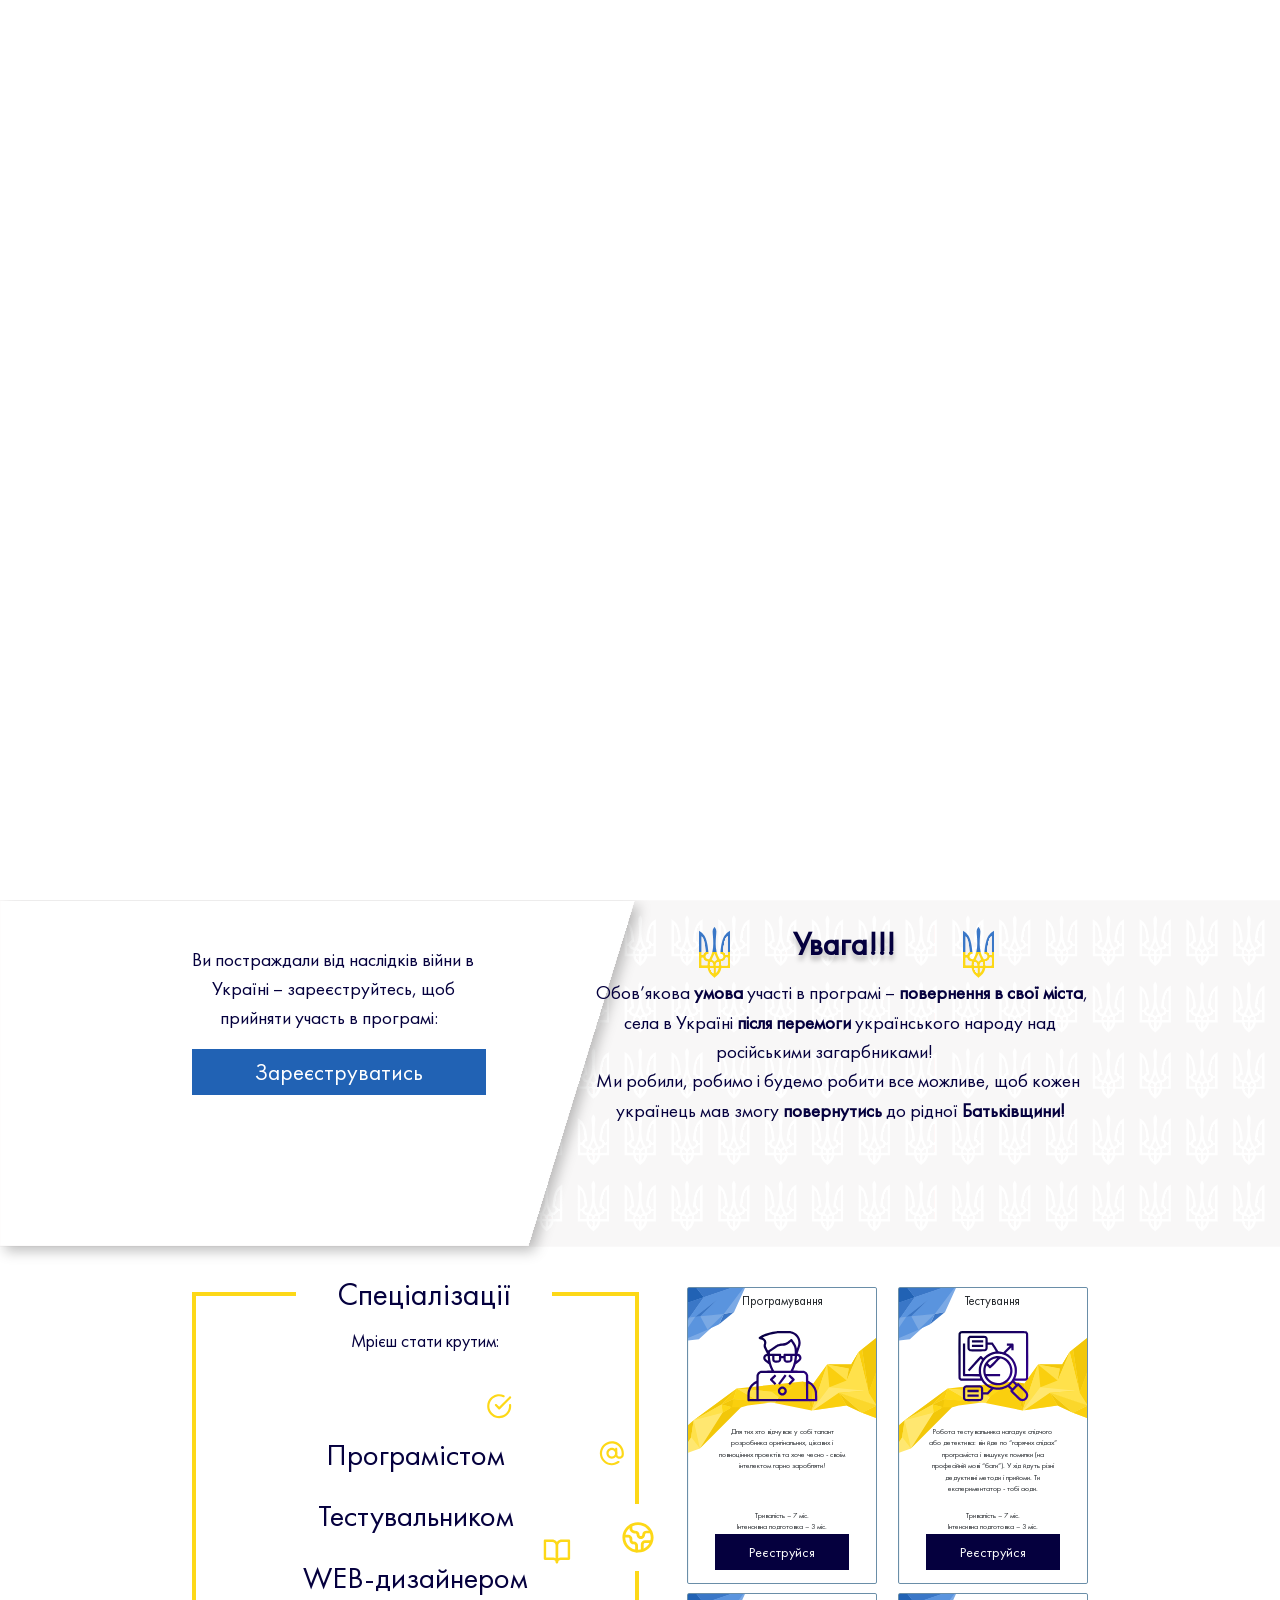
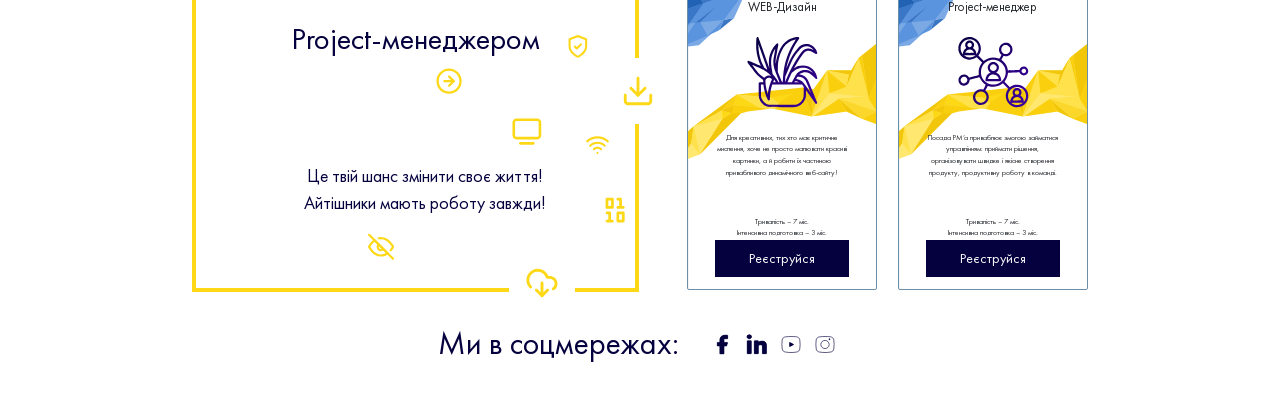
==== commit dd581feb: "corect_v" ====
--- a/index.html
+++ b/index.html
@@ -21,9 +21,9 @@
             </div>
             <div class="content-block-right">
                 <div class="emblem">
-                    <img src="../img/EmblemColor.svg" alt="EmblemColor" class="emblem">
+                    <img src="./img/EmblemColor.svg" alt="EmblemColor" class="emblem">
                     <p id="warning"><b>Увага!!!</b></p>
-                    <img src="../img/EmblemColor.svg" alt="EmblemColor" class="emblem">
+                    <img src="./img/EmblemColor.svg" alt="EmblemColor" class="emblem">
                 </div>
                 <div class="right-text">
                 <p>Обов’якова <strong>умова</strong> участі в програмі – <strong>повернення в свої міста</strong>,<br>
--- a/css/style.css
+++ b/css/style.css
@@ -11,7 +11,7 @@
     margin: 0;
 }
 .container{
-    background-color: #E5E5E5;
+    background: none;
     margin: 0; 
     padding: 0;
     display: flex;
@@ -23,7 +23,7 @@
     box-sizing: border-box;
 }
 .special{
-    background-color: #E5E5E5;
+    background: none;
     margin: 0 ;
     padding: 0;
     width: 70%;
@@ -45,7 +45,7 @@
     color: #05003E;
 }
 .icon{
-    background-color: #E5E5E5;
+    background: white;
     width: 2.6%;
     height: 5.2vw;
     position: absolute;
@@ -110,7 +110,7 @@
     align-items: center;
 }
 .card{
-    background-color: #E5E5E5;
+    background: none;
     margin: 0;  
     padding: 0;
     width: 47.5%;
@@ -146,7 +146,7 @@
     padding: 0%;
 }
 #text1{
-    background-color: #E5E5E5;
+    background-color: white;
     position: absolute;
     width: 20%;
     font-size: 2.5vw;
@@ -270,7 +270,7 @@
     justify-content: flex-end;
 }
 .btnsoc{ 
-    background-color: #E5E5E5;
+    background-color: white;
     width: 60%;
     height: 2vw;
     box-shadow: #05003E; 
